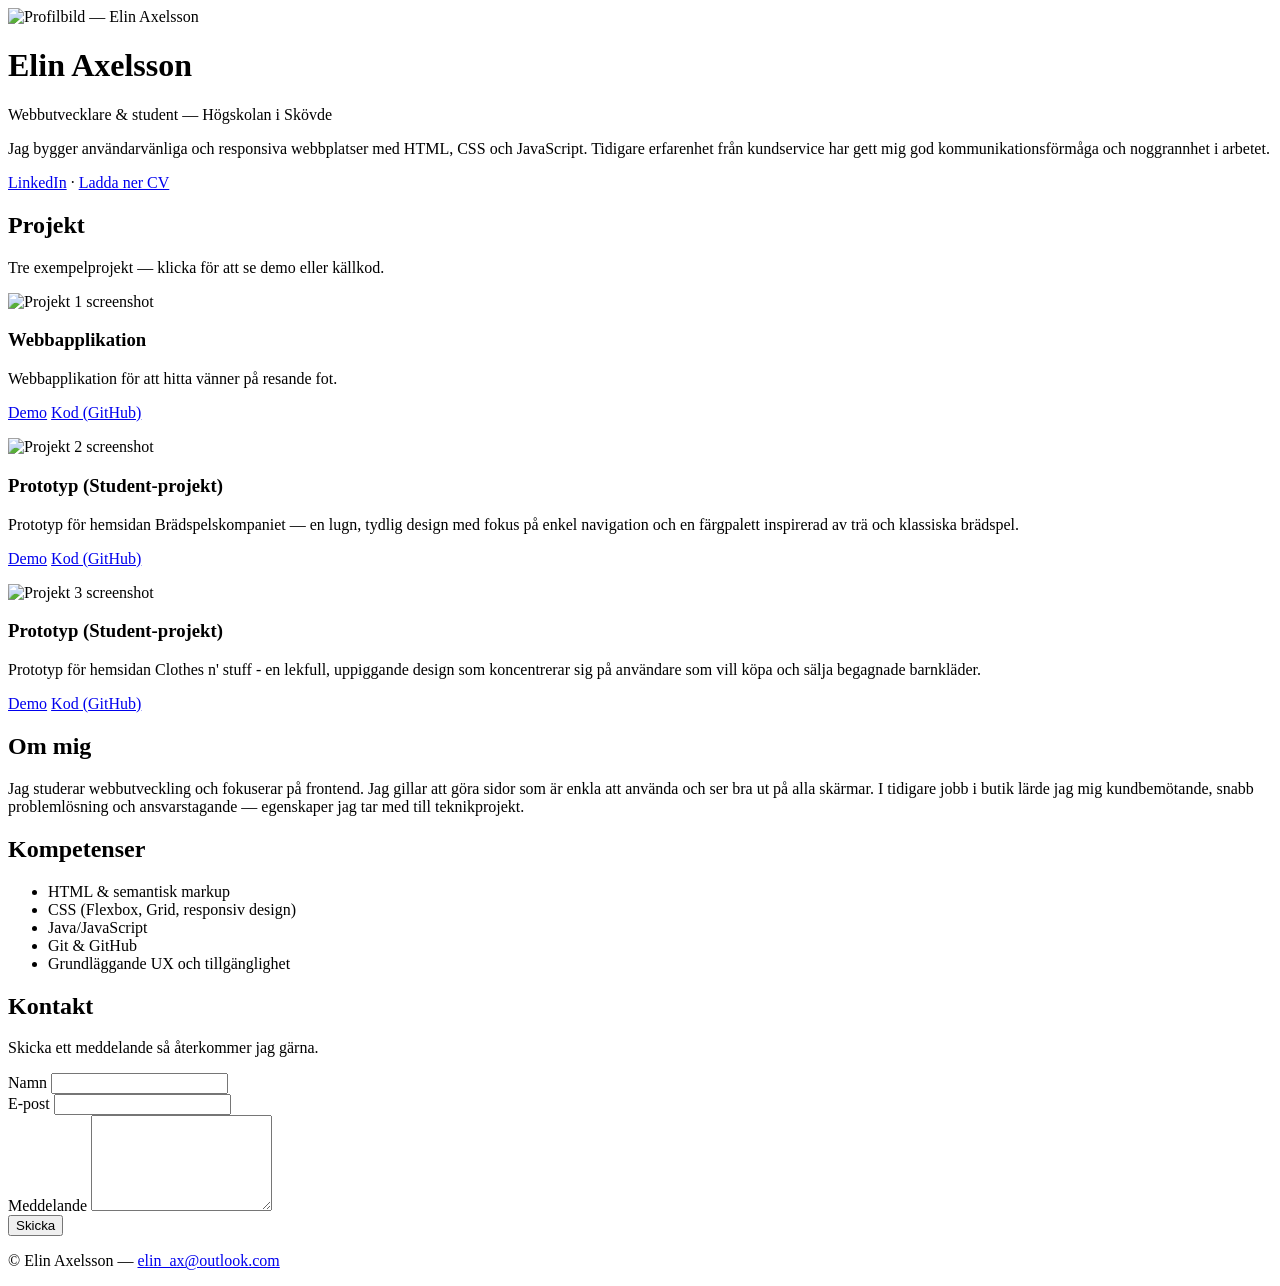
==== index.html @ 5f010a4d "Update and rename Portfolio/index.html to index.html flyttade fil till root" ====
<!doctype html>
<html lang="sv">
<head>
  <meta charset="utf-8" />
  <meta name="viewport" content="width=device-width,initial-scale=1" />
  <title>Elin Axelsson — Portfolio</title>
  <meta name="description" content="Portfolio för Elin Axelsson — webbutvecklare (HTML, CSS, JavaScript)."/>
  <link rel="stylesheet" href="style.css" />
</head>
<body>
  <div class="container">
    <header class="hero" id="top">
      <div class="hero-left">
        <img src="assets/profile.jpg" alt="Profilbild — Elin Axelsson" class="avatar" id="profile-img">
      </div>
      <div class="hero-right">
        <h1>Elin Axelsson</h1>
        <p class="role">Webbutvecklare &amp; student — Högskolan i Skövde</p>
        <p class="lead">Jag bygger användarvänliga och responsiva webbplatser med HTML, CSS och JavaScript. Tidigare erfarenhet från kundservice har gett mig god kommunikationsförmåga och noggrannhet i arbetet.</p>
        <p class="links">
          <a href="https://www.linkedin.com/in/elin-axelsson-86332334a/" target="_blank" rel="noopener">LinkedIn</a> ·
          <a href="#" id="download-cv">Ladda ner CV</a>
        </p>
      </div>
    </header>

    <main>
      <section class="section" id="projects">
        <h2>Projekt</h2>
        <p class="section-intro">Tre exempelprojekt — klicka för att se demo eller källkod.</p>
        <div class="projects-grid">
          <article class="card">
            <img src="assets/project1.png" alt="Projekt 1 screenshot" class="card-img">
            <div class="card-body">
              <h3>Webbapplikation</h3>
              <p>Webbapplikation för att hitta vänner på resande fot.</p>
              <p class="card-actions">
                <a href="file:///C:/Users/elyyz/OneDrive/Dokument/WebbisdaElinOlivia/index.html" target="_blank" rel="noopener">Demo</a>
                <a href="#" target="_blank" rel="noopener">Kod (GitHub)</a>
              </p>
            </div>
          </article>

          <article class="card">
            <img src="assets/project2.png" alt="Projekt 2 screenshot" class="card-img">
            <div class="card-body">
              <h3>Prototyp (Student-projekt)</h3>
              <p>Prototyp för hemsidan Brädspelskompaniet — en lugn, tydlig design med fokus på enkel navigation och en färgpalett inspirerad av trä och klassiska brädspel.</p>
              <p class="card-actions">
                <a href="file:///C:/Users/elyyz/OneDrive/Dokument/Portfolio/assets/Projekt/Projekt.html" target="_blank" rel="noopener">Demo</a>
                <a href="#" target="_blank" rel="noopener">Kod (GitHub)</a>
              </p>
            </div>
          </article>

          <article class="card">
            <img src="assets/project3.png" alt="Projekt 3 screenshot" class="card-img">
            <div class="card-body">
              <h3>Prototyp (Student-projekt)</h3>
              <p>Prototyp för hemsidan Clothes n' stuff - en lekfull, uppiggande design som koncentrerar sig på användare som vill köpa och sälja begagnade barnkläder.</p>
              <p class="card-actions">
                <a href="file:///C:/Users/elyyz/OneDrive/Dokument/Webbutveckling%20-%20Programmering/Mobilapplikationsdesign%20G1F/Projekt/Projekt.html" target="_blank" rel="noopener">Demo</a>
                <a href="#" target="_blank" rel="noopener">Kod (GitHub)</a>
              </p>
            </div>
          </article>
        </div>
      </section>

      <section class="section" id="about">
        <h2>Om mig</h2>
        <p>Jag studerar webbutveckling och fokuserar på frontend. Jag gillar att göra sidor som är enkla att använda och ser bra ut på alla skärmar. I tidigare jobb i butik lärde jag mig kundbemötande, snabb problemlösning och ansvarstagande — egenskaper jag tar med till teknikprojekt.</p>
      </section>

      <section class="section" id="skills">
        <h2>Kompetenser</h2>
        <ul class="skills-list">
          <li>HTML &amp; semantisk markup</li>
          <li>CSS (Flexbox, Grid, responsiv design)</li>
          <li>Java/JavaScript</li>
          <li>Git &amp; GitHub</li>
          <li>Grundläggande UX och tillgänglighet</li>
        </ul>
      </section>

      <section class="section" id="contact">
        <h2>Kontakt</h2>
        <p>Skicka ett meddelande så återkommer jag gärna.</p>

        <!-- Byt data-endpoint till din Formspree-endpoint (eller lämna tomt för mailto-fallback) -->
        <form id="contact-form" data-endpoint="https://formspree.io/f/manpzqpn">
          <div class="form-row">
            <label for="name">Namn</label>
            <input id="name" name="name" type="text" required />
          </div>

          <div class="form-row">
            <label for="email">E-post</label>
            <input id="email" name="email" type="email" required />
          </div>

          <div class="form-row">
            <label for="message">Meddelande</label>
            <textarea id="message" name="message" rows="6" required></textarea>
          </div>

          <div class="form-actions">
            <button type="submit" class="btn">Skicka</button>
            <div id="form-status" aria-live="polite"></div>
          </div>
        </form>
      </section>
    </main>

    <footer class="footer">
      <p>© <span id="year"></span> Elin Axelsson — <a href="mailto:elin_ax@outlook.com">elin_ax@outlook.com</a></p>
    </footer>
  </div>

  <script src="script.js"></script>
</body>
</html>
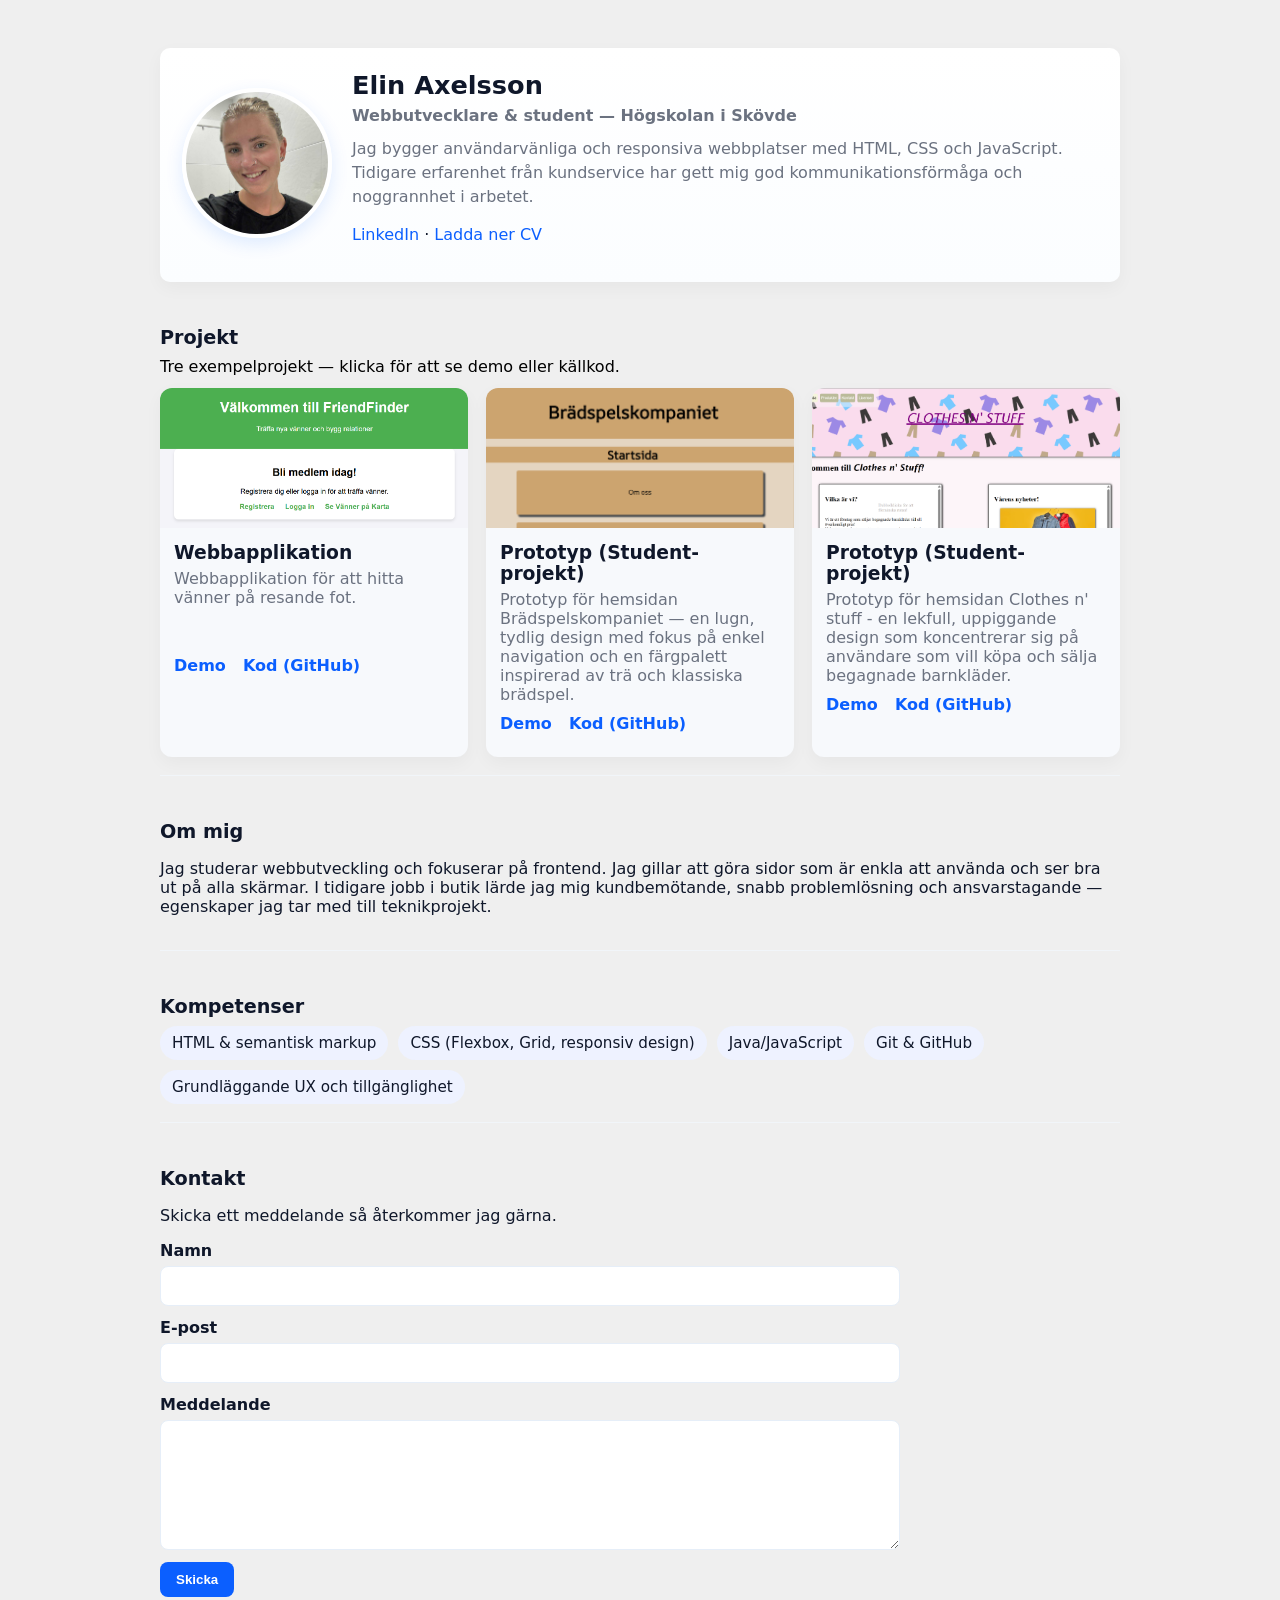
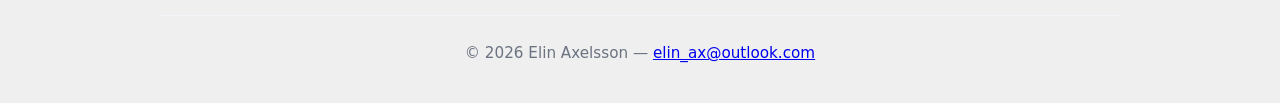
==== commit 680d40a6: "Ändrade länken till git" ====
--- a/index.html
+++ b/index.html
@@ -35,7 +35,7 @@
               <h3>Webbapplikation</h3>
               <p>Webbapplikation för att hitta vänner på resande fot.</p>
               <p class="card-actions">
-                <a href="file:///C:/Users/elyyz/OneDrive/Dokument/WebbisdaElinOlivia/index.html" target="_blank" rel="noopener">Demo</a>
+                <a href="https://elinaxelsson.github.io/Friendfinder/" target="_blank" rel="noopener">Demo</a>
                 <a href="#" target="_blank" rel="noopener">Kod (GitHub)</a>
               </p>
             </div>
--- a/style.css
+++ b/style.css
@@ -0,0 +1,285 @@
+:root {
+    --bg: #ffffff;
+    --muted: #6b7280;
+    --accent: #0b5fff;
+    --card: #f7f9fc;
+    --text: #0f172a;
+    --radius: 10px;
+    --max-width: 1000px;
+    --gap: 20px;
+    font-family: Inter, system-ui, -apple-system, "Segoe UI", Roboto, "Helvetica Neue", Arial;
+}
+
+* {
+    box-sizing: border-box
+}
+
+html,
+body {
+    height: 100%;
+    margin: 0;
+    background: #efefef;
+    color: var(--text);
+    -webkit-font-smoothing: antialiased
+}
+
+.container {
+    max-width: var(--max-width);
+    margin: 28px auto;
+    padding: 20px
+}
+
+/* HERO */
+.hero {
+    display: flex;
+    gap: var(--gap);
+    align-items: center;
+    background: linear-gradient(180deg, #ffffff, #fbfdff);
+    padding: 22px;
+    border-radius: var(--radius);
+    box-shadow: 0 6px 18px rgba(12, 18, 31, 0.04)
+}
+
+.hero-left {
+    flex: 0 0 120px
+}
+
+.avatar {
+    width: 150px;
+    height: 150px;
+    border-radius: 50%;
+    object-fit: cover;
+    object-position: top;
+    border: 4px solid #fff;
+    box-shadow: 0 6px 18px rgba(11, 95, 255, 0.12)
+}
+
+.hero-right {
+    flex: 1
+}
+
+h1 {
+    font-size: 1.6rem;
+    margin: 0 0 6px
+}
+
+.role {
+    margin: 0;
+    font-weight: 600;
+    color: var(--muted)
+}
+
+.lead {
+    margin: 12px 0 0;
+    color: var(--muted);
+    line-height: 1.5
+}
+
+/* LINKS */
+.links a {
+    color: var(--accent);
+    text-decoration: none
+}
+
+.links a:hover {
+    text-decoration: underline
+}
+
+/* SECTIONS */
+.section {
+    margin-top: 26px;
+    padding: 18px 0;
+    border-bottom: 1px solid #f1f5f9
+}
+
+.section h2 {
+    margin: 0 0 8px;
+    font-size: 1.2rem
+}
+
+.section-intro {
+    color: black;
+    margin: 0 0 12px
+}
+
+/* PROJECTS GRID */
+.projects-grid {
+    display: grid;
+    grid-template-columns: repeat(auto-fit, minmax(240px, 1fr));
+    gap: 18px;
+    margin-top: 12px
+}
+
+.card {
+    background: var(--card);
+    border-radius: 12px;
+    overflow: hidden;
+    display: flex;
+    flex-direction: column;
+    height: 100%;
+    box-shadow: 0 6px 18px rgba(12, 18, 31, 0.04);
+    transition: transform .18s ease, box-shadow .18s ease
+}
+
+.card:hover {
+    transform: translateY(-6px);
+    box-shadow: 0 18px 36px rgba(12, 18, 31, 0.08)
+}
+
+.card-img {
+    width: 100%;
+    height: 140px;
+    object-fit: cover;
+    display: block;
+    object-position: top;
+}
+
+.card-body {
+    padding: 14px;
+    flex: 1;
+    display: flex;
+    flex-direction: column
+}
+
+.card-body h3 {
+    margin: 0 0 6px
+}
+
+.card-body p {
+    margin: 0 0 10px;
+    color: var(--muted);
+    flex: 1
+}
+
+.card-actions a {
+    font-weight: 600;
+    color: var(--accent);
+    text-decoration: none;
+    margin-right: 12px
+}
+
+.card-actions a:hover {
+    text-decoration: underline
+}
+
+/* SKILLS */
+.skills-list {
+    display: flex;
+    flex-wrap: wrap;
+    gap: 10px;
+    padding: 0;
+    margin: 8px 0 0;
+    list-style: none
+}
+
+.skills-list li {
+    background: #eef2ff;
+    padding: 8px 12px;
+    border-radius: 999px;
+    font-size: 0.95rem;
+    color: var(--text)
+}
+
+/* FORM */
+form {
+    max-width: 740px
+}
+
+.form-row {
+    display: flex;
+    flex-direction: column;
+    margin-bottom: 12px
+}
+
+label {
+    font-weight: 600;
+    margin-bottom: 6px
+}
+
+input[type="text"],
+input[type="email"],
+textarea {
+    border: 1px solid #e6eef8;
+    padding: 10px;
+    border-radius: 8px;
+    font-size: 1rem;
+    background: #fff;
+    outline: none;
+    transition: box-shadow .12s ease, border-color .12s ease
+}
+
+input:focus,
+textarea:focus {
+    border-color: var(--accent);
+    box-shadow: 0 4px 18px rgba(11, 95, 255, 0.08)
+}
+
+.form-actions {
+    display: flex;
+    gap: 12px;
+    align-items: center
+}
+
+.btn {
+    background: var(--accent);
+    color: #fff;
+    padding: 10px 16px;
+    border-radius: 8px;
+    border: none;
+    font-weight: 700;
+    cursor: pointer
+}
+
+.btn:hover {
+    opacity: 0.95
+}
+
+#form-status {
+    color: var(--muted);
+    font-size: 0.95rem
+}
+
+/* FOOTER */
+.footer {
+    text-align: center;
+    margin-top: 28px;
+    color: var(--muted);
+    font-size: 0.95rem
+}
+
+/* RESPONSIVE */
+@media (max-width:800px) {
+    .hero {
+        flex-direction: row;
+        align-items: center
+    }
+
+    .hero-left {
+        flex-basis: 90px
+    }
+
+    .avatar {
+        width: 90px;
+        height: 90px
+    }
+}
+
+@media (max-width:520px) {
+    .hero {
+        flex-direction: column;
+        align-items: center;
+        text-align: center
+    }
+
+    .hero-right {
+        width: 100%
+    }
+
+    .hero-left {
+        order: -1
+    }
+
+    .lead {
+        font-size: 0.95rem
+    }
+}
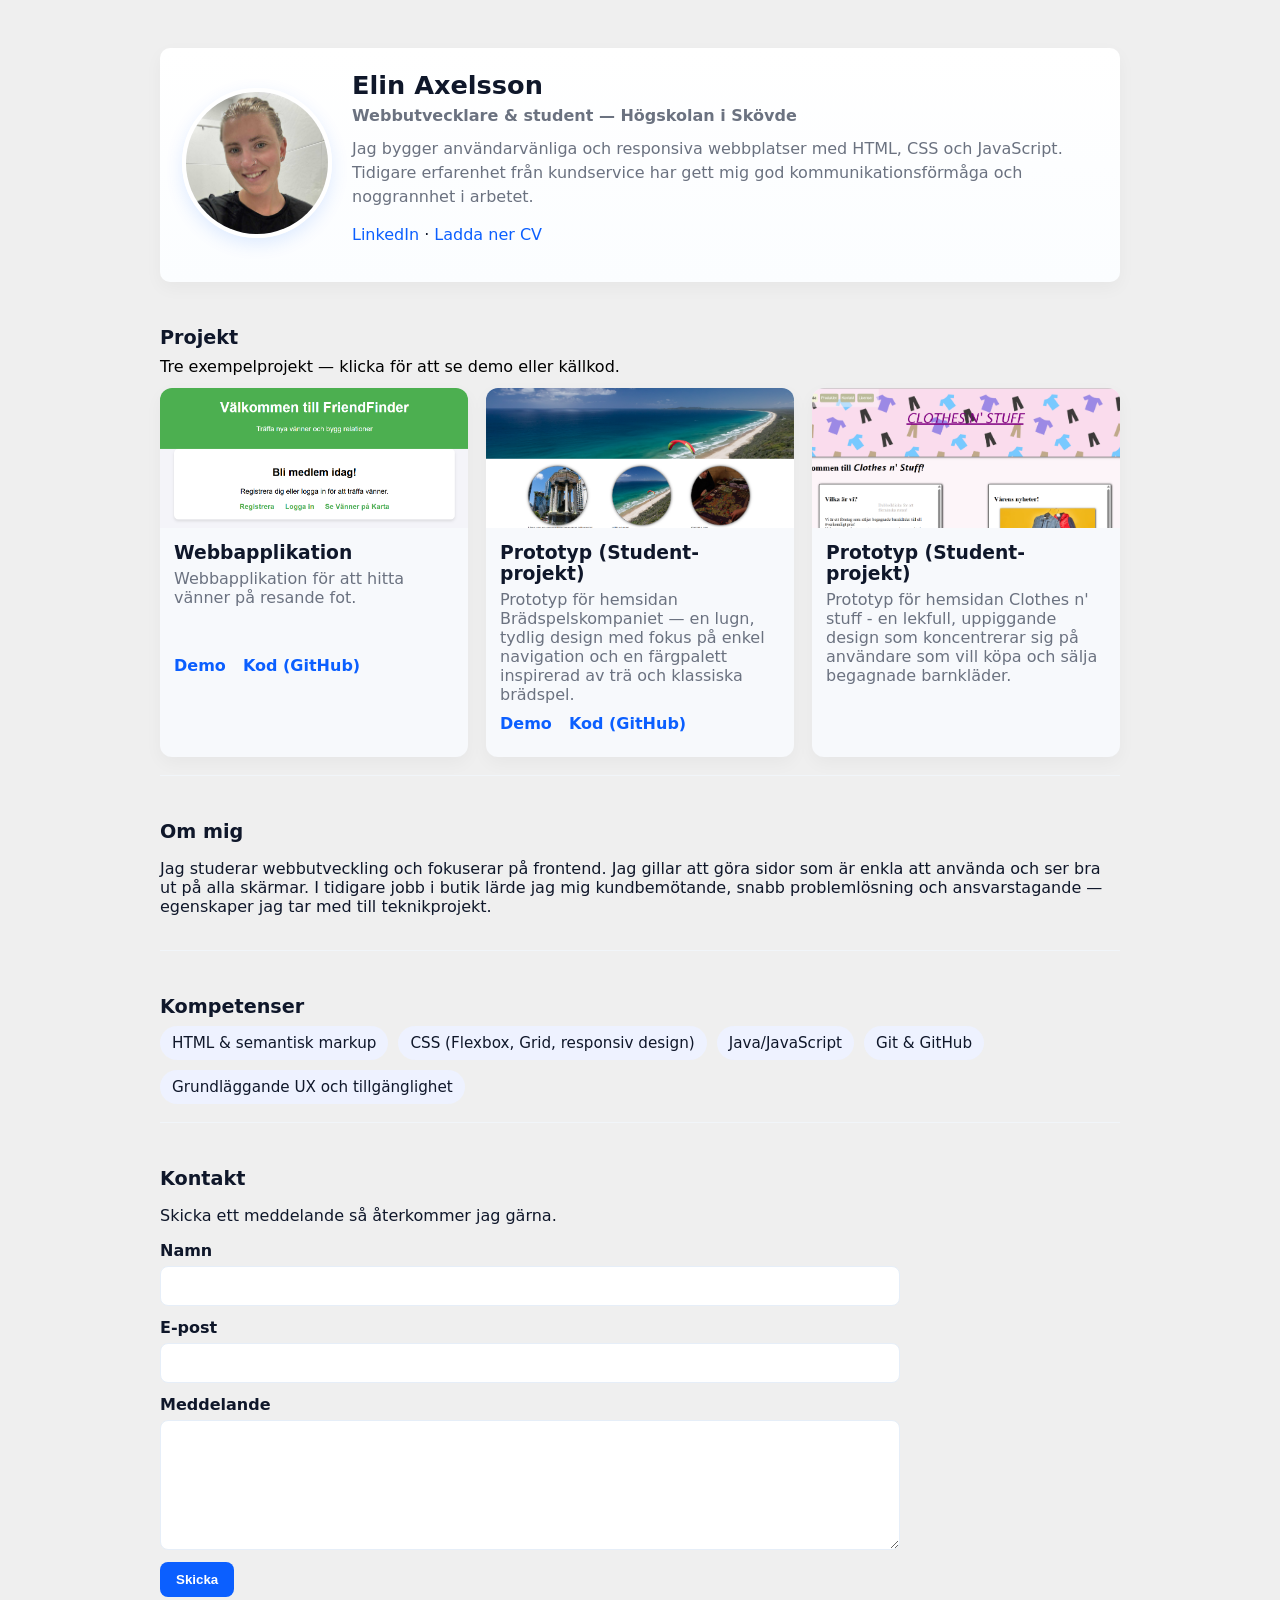
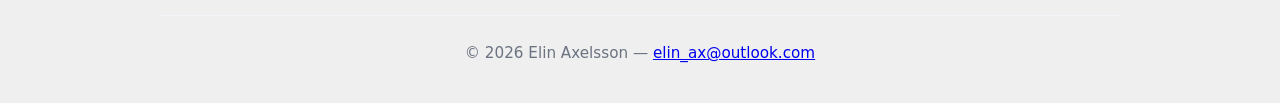
==== commit 4c7043b7: "ändrade projekt2-bild och i index.html" ====
--- a/index.html
+++ b/index.html
@@ -58,10 +58,7 @@
             <div class="card-body">
               <h3>Prototyp (Student-projekt)</h3>
               <p>Prototyp för hemsidan Clothes n' stuff - en lekfull, uppiggande design som koncentrerar sig på användare som vill köpa och sälja begagnade barnkläder.</p>
-              <p class="card-actions">
-                <a href="file:///C:/Users/elyyz/OneDrive/Dokument/Webbutveckling%20-%20Programmering/Mobilapplikationsdesign%20G1F/Projekt/Projekt.html" target="_blank" rel="noopener">Demo</a>
-                <a href="#" target="_blank" rel="noopener">Kod (GitHub)</a>
-              </p>
+              <p class="card-actions"></p>
             </div>
           </article>
         </div>
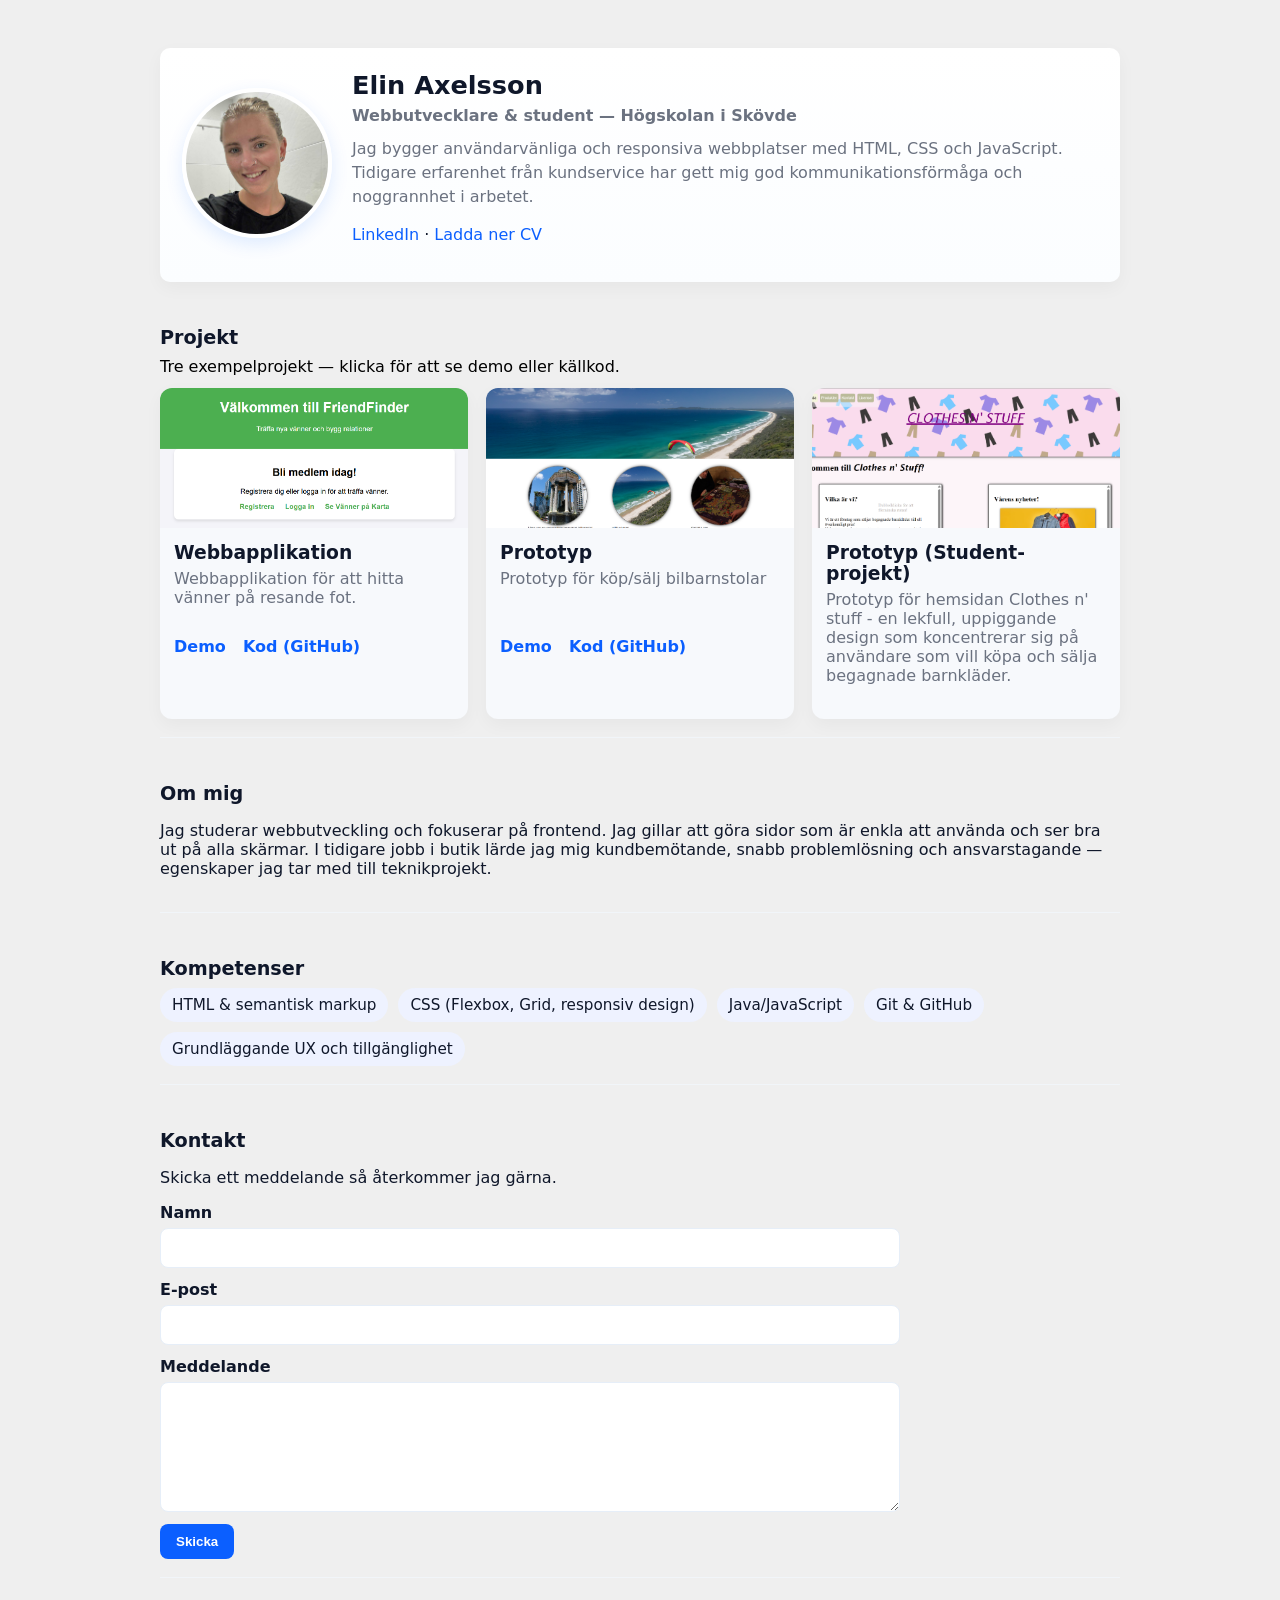
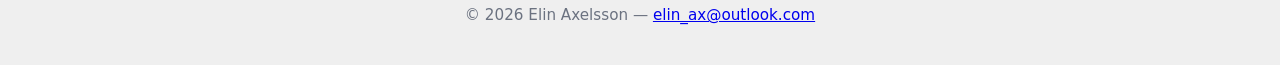
==== commit 11a6478f: "uppdaterade project2" ====
--- a/index.html
+++ b/index.html
@@ -36,7 +36,7 @@
               <p>Webbapplikation för att hitta vänner på resande fot.</p>
               <p class="card-actions">
                 <a href="https://elinaxelsson.github.io/Friendfinder/" target="_blank" rel="noopener">Demo</a>
-                <a href="#" target="_blank" rel="noopener">Kod (GitHub)</a>
+                <a href="https://github.com/ElinAxelsson/Friendfinder" target="_blank" rel="noopener">Kod (GitHub)</a>
               </p>
             </div>
           </article>
@@ -44,11 +44,11 @@
           <article class="card">
             <img src="assets/project2.png" alt="Projekt 2 screenshot" class="card-img">
             <div class="card-body">
-              <h3>Prototyp (Student-projekt)</h3>
-              <p>Prototyp för hemsidan Brädspelskompaniet — en lugn, tydlig design med fokus på enkel navigation och en färgpalett inspirerad av trä och klassiska brädspel.</p>
+              <h3>Prototyp</h3>
+              <p>Prototyp för köp/sälj bilbarnstolar</p>
               <p class="card-actions">
-                <a href="file:///C:/Users/elyyz/OneDrive/Dokument/Portfolio/assets/Projekt/Projekt.html" target="_blank" rel="noopener">Demo</a>
-                <a href="#" target="_blank" rel="noopener">Kod (GitHub)</a>
+                <a href="https://elinaxelsson.github.io/Prototypbilbarnstolar/" target="_blank" rel="noopener">Demo</a>
+                <a href="https://github.com/ElinAxelsson/Prototypbilbarnstolar" target="_blank" rel="noopener">Kod (GitHub)</a>
               </p>
             </div>
           </article>
